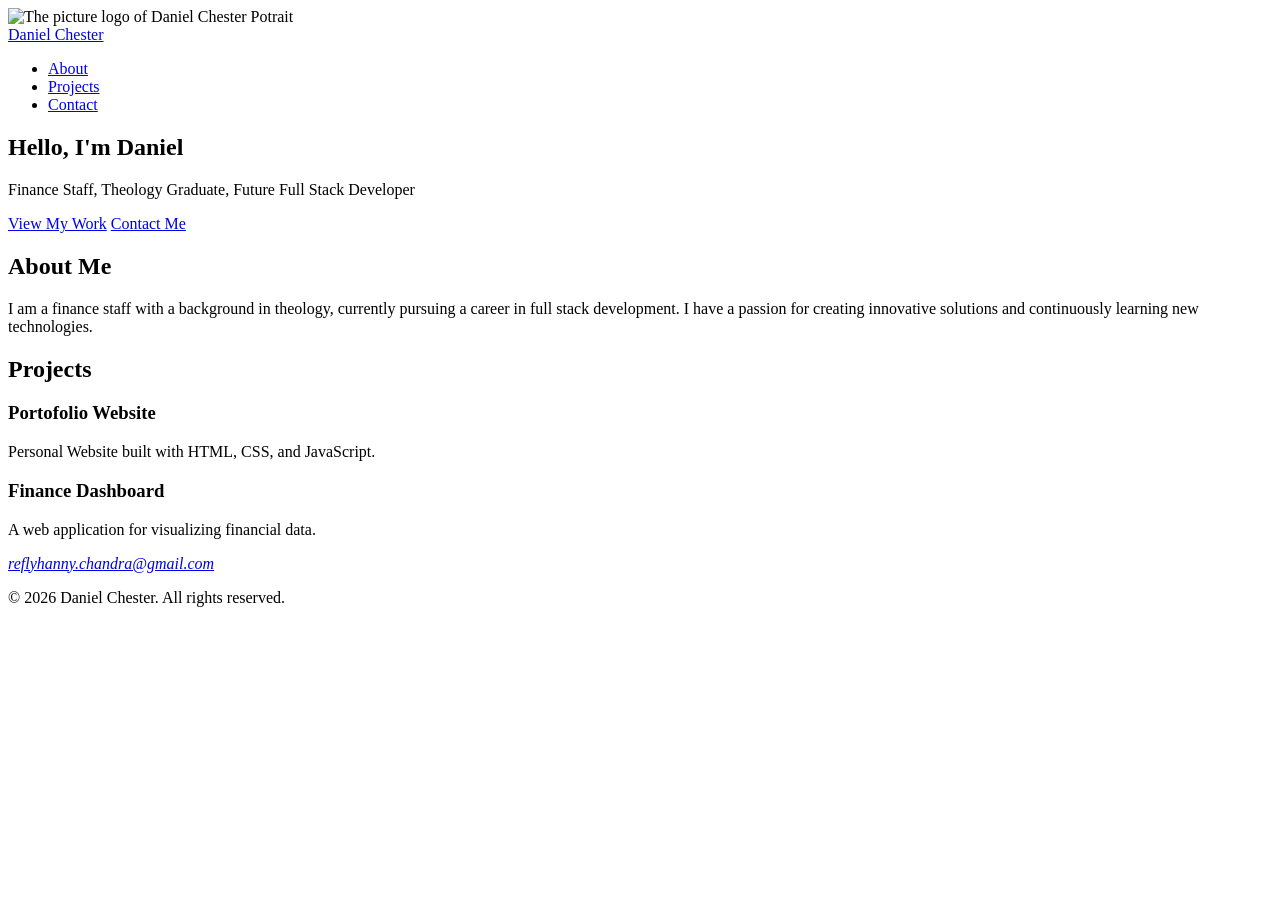
==== index.html @ e4bf52eb "Add files via upload" ====
﻿<!DOCTYPE html>

<html lang="en" xmlns="http://www.w3.org/1999/xhtml">
<head>
    <meta charset="utf-8" />
    <title>Daniel Chester</title>
    <meta name="description" content="Daniel Chester's personal portfolio website" />
    <meta name="viewport" content="width=device-width, initial-scale=1.0" />
</head>
<body>
    <header>
        <img src="" alt="The picture logo of Daniel Chester Potrait">
        <nav>
            <a href="/">Daniel Chester</a>
            <ul>
                <li>
                    <a href="#about">About</a>
                </li>
                <li>
                    <a href="#projects">Projects</a>
                </li>
                <li>
                    <a href="#contact">Contact</a>
                </li>
            </ul>
        </nav>
    </header>

    <main>
        <section id="hero">
            <h1>Hello, I'm Daniel</h1>
            <p>
                Finance Staff, Theology Graduate, Future Full Stack Developer
            </p>
        <a href="#projects">View My Work</a>
        <a href="#contact">Contact Me</a>
        </section>

        <section id="about">
            <h2>About Me</h2>
            <p>
                I am a finance staff with a background in theology, currently pursuing a career in full stack development. I have a passion for creating innovative solutions and continuously learning new technologies.
            </p>
        </section>

        <section id="projects">
            <h2>Projects</h2>
            <article class="project">
                <h3>Portofolio Website</h3>
                <p>Personal Website built with HTML, CSS, and JavaScript.</p>
            </article>
            <article class="project">
                <h3>Finance Dashboard</h3>
                <p>A web application for visualizing financial data.</p>
            </article>
        </section>

        <section id="contact">
            <address>
                <a href="mailto:reflyhanny.chandra@gmail.com">reflyhanny.chandra@gmail.com</a>
            </address>
        </section>
    </main>
    
    <footer>
        <p>&copy; <time datetime="2026">2026</time> Daniel Chester. All rights reserved.</p> 
    </footer>
</body>
</html>
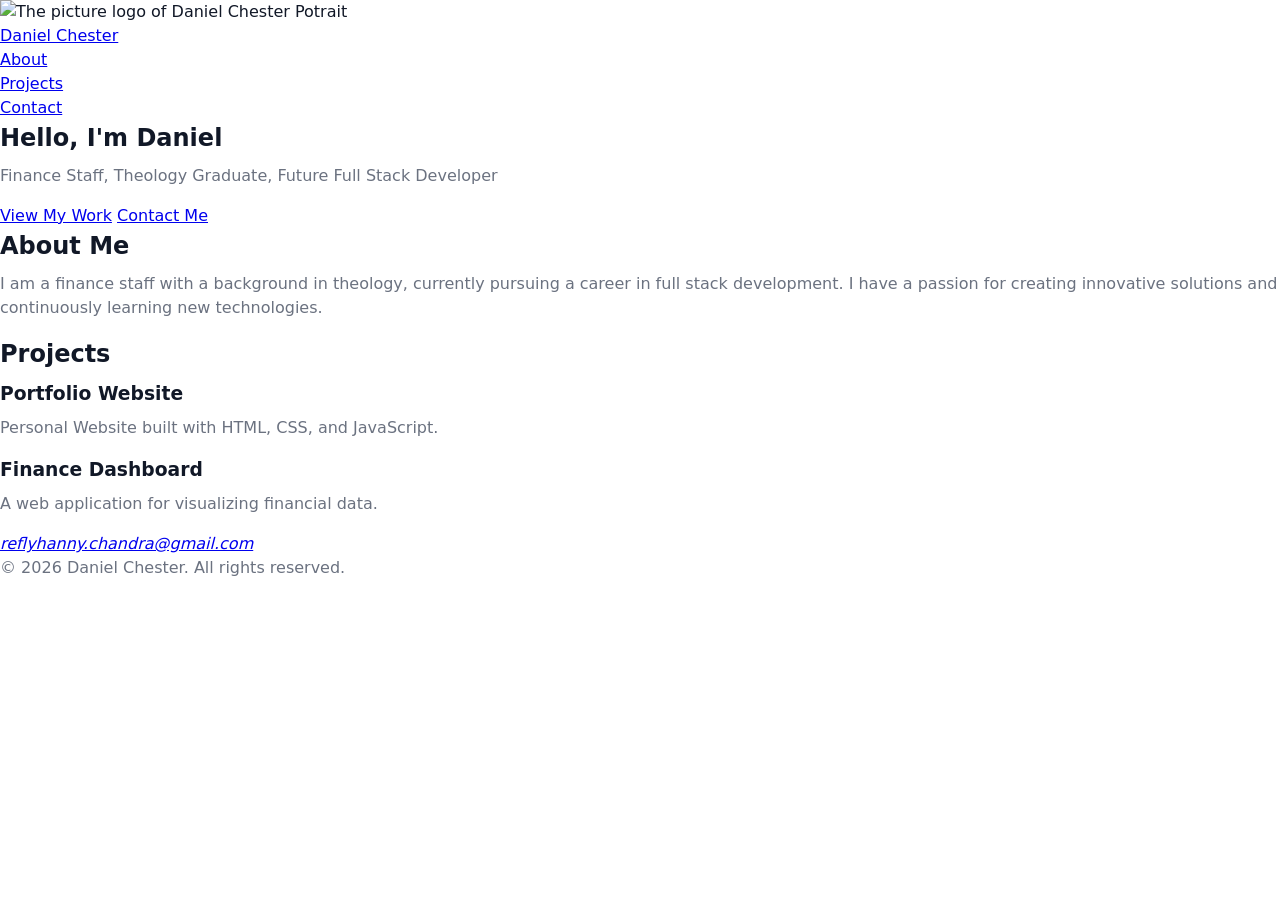
==== commit 8c611a0f: "Add files via upload" ====
--- a/index.html
+++ b/index.html
@@ -6,6 +6,7 @@
     <title>Daniel Chester</title>
     <meta name="description" content="Daniel Chester's personal portfolio website" />
     <meta name="viewport" content="width=device-width, initial-scale=1.0" />
+    <link rel="stylesheet" href="css/style.css">
 </head>
 <body>
     <header>
@@ -46,7 +47,7 @@
         <section id="projects">
             <h2>Projects</h2>
             <article class="project">
-                <h3>Portofolio Website</h3>
+                <h3>Portfolio Website</h3>
                 <p>Personal Website built with HTML, CSS, and JavaScript.</p>
             </article>
             <article class="project">
@@ -65,5 +66,6 @@
     <footer>
         <p>&copy; <time datetime="2026">2026</time> Daniel Chester. All rights reserved.</p> 
     </footer>
+    <script src="js/main.js"></script>
 </body>
 </html>
--- a/css/style.css
+++ b/css/style.css
@@ -0,0 +1,93 @@
+/* Basic CSS formatting */
+
+/* Reset / Box sizing */
+*, *::before, *::after {
+	box-sizing: border-box;
+	margin: 0;
+	padding: 0;
+}
+
+/* Root variables */
+:root {
+	--bg: #ffffff;
+	--fg: #111827;
+	--muted: #6b7280;
+	--primary: #2563eb;
+	--radius: 6px;
+	--gap: 1rem;
+	--max-width: 1200px;
+}
+
+html, body {
+	height: 100%;
+	background: var(--bg);
+	color: var(--fg);
+	font-family: system-ui, -apple-system, 'Segoe UI', Roboto, 'Helvetica Neue', Arial;
+	line-height: 1.5;
+	-webkit-font-smoothing: antialiased;
+}
+
+/* Container */
+.container {
+	width: 100%;
+	max-width: var(--max-width);
+	margin: 0 auto;
+	padding: calc(var(--gap) * 1.25);
+}
+
+/* Typography */
+h1, h2, h3, h4, h5, h6 {
+	color: var(--fg);
+	font-weight: 600;
+	margin-bottom: 0.5rem;
+}
+
+p { margin-bottom: 1rem; color: var(--muted); }
+
+/* Utility classes */
+.flex { display: flex; }
+.items-center { align-items: center; }
+.justify-between { justify-content: space-between; }
+.gap-sm { gap: 0.5rem; }
+.gap { gap: var(--gap); }
+
+/* Buttons */
+.btn {
+	display: inline-flex;
+	align-items: center;
+	gap: 0.5rem;
+	padding: 0.5rem 1rem;
+	border-radius: var(--radius);
+	border: none;
+	background: var(--primary);
+	color: #fff;
+	cursor: pointer;
+	transition: background 0.15s ease, transform 0.05s ease;
+}
+.btn:active { transform: translateY(1px); }
+.btn.secondary { background: #e5e7eb; color: var(--fg); }
+
+/* Forms */
+input, textarea, select {
+	width: 100%;
+	padding: 0.5rem;
+	border: 1px solid #e5e7eb;
+	border-radius: 6px;
+	background: #fff;
+	color: var(--fg);
+}
+
+/* Simple responsive image */
+img { max-width: 100%; height: auto; display: block; }
+
+/* Helpers */
+.sr-only {
+	position: absolute !important;
+	width: 1px; height: 1px; padding: 0; margin: -1px;
+	overflow: hidden; clip: rect(0,0,0,0); white-space: nowrap; border: 0;
+}
+
+/* Small default spacing */
+.mb-1 { margin-bottom: 0.5rem; }
+.mb-2 { margin-bottom: 1rem; }
+.mt-2 { margin-top: 1rem; }
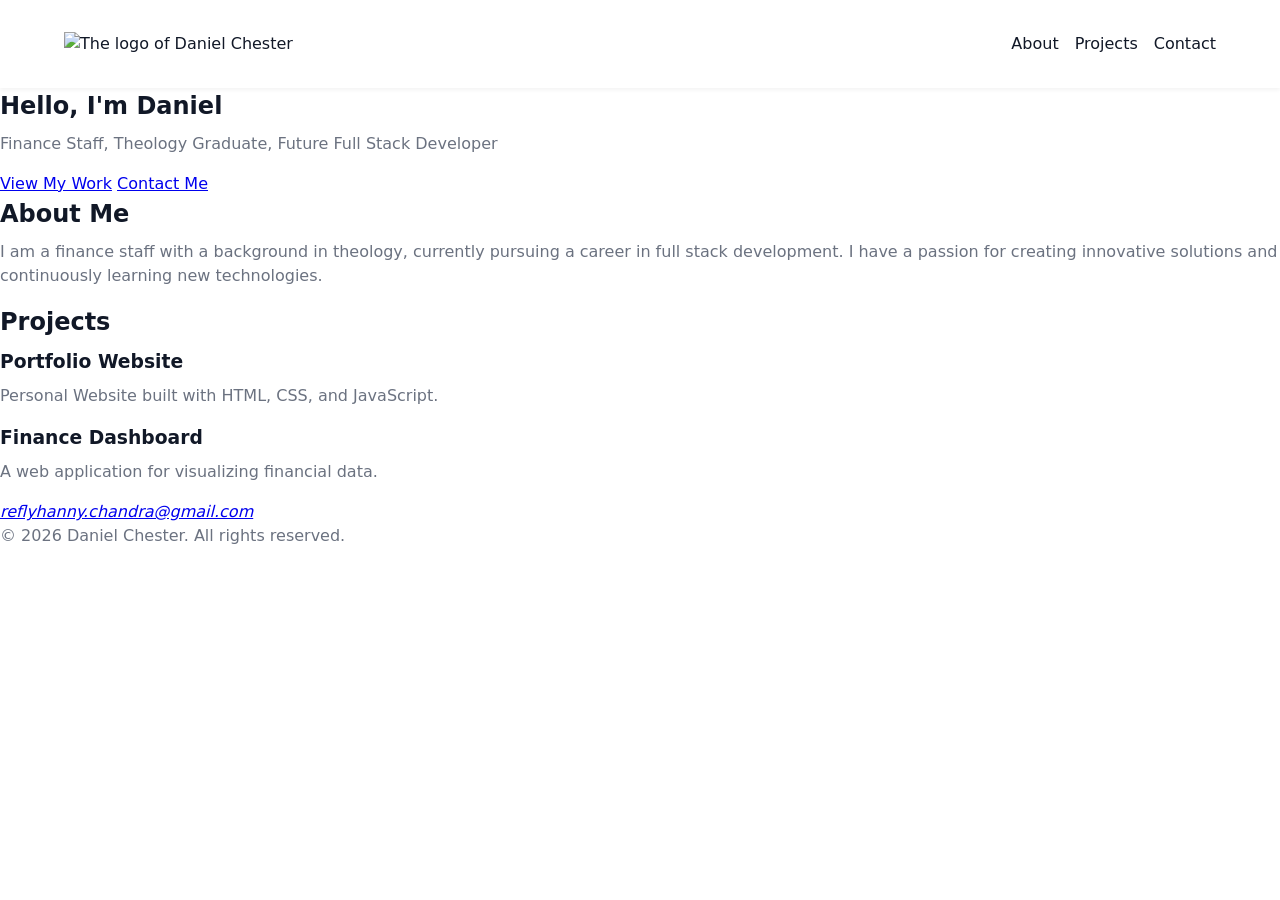
==== commit a5eabcb4: "New All Uploaded Major changes from the CSS files." ====
--- a/index.html
+++ b/index.html
@@ -10,9 +10,10 @@
 </head>
 <body>
     <header>
-        <img src="" alt="The picture logo of Daniel Chester Potrait">
         <nav>
-            <a href="/">Daniel Chester</a>
+            <div class="logo">
+                <a href="/"><img src="" alt="The logo of Daniel Chester"></a>
+            </div>
             <ul>
                 <li>
                     <a href="#about">About</a>
--- a/css/style.css
+++ b/css/style.css
@@ -25,6 +25,16 @@
 	font-family: system-ui, -apple-system, 'Segoe UI', Roboto, 'Helvetica Neue', Arial;
 	line-height: 1.5;
 	-webkit-font-smoothing: antialiased;
+}
+
+/* Header */
+header {
+	background: var(--bg);
+	padding: 1rem 2rem;
+	box-shadow: 0 2px 4px rgba(0, 0, 0, 0.05);
+	position: sticky;
+	top: 0;
+	z-index: 1000;
 }
 
 /* Container */
@@ -77,6 +87,30 @@
 	color: var(--fg);
 }
 
+/* Navigation Style */
+nav {
+	display: flex;
+	justify-content: space-between;
+	align-items: center;
+	padding: 1rem 2rem;
+}
+
+nav ul {
+	list-style: none;
+	display: flex;
+	gap: 1rem;
+}
+
+nav a {
+	text-decoration: none;
+	color: var(--fg);
+	transition: color 0.2s ease;
+}
+
+nav a:hover {
+	color: var(--primary);
+}
+
 /* Simple responsive image */
 img { max-width: 100%; height: auto; display: block; }
 
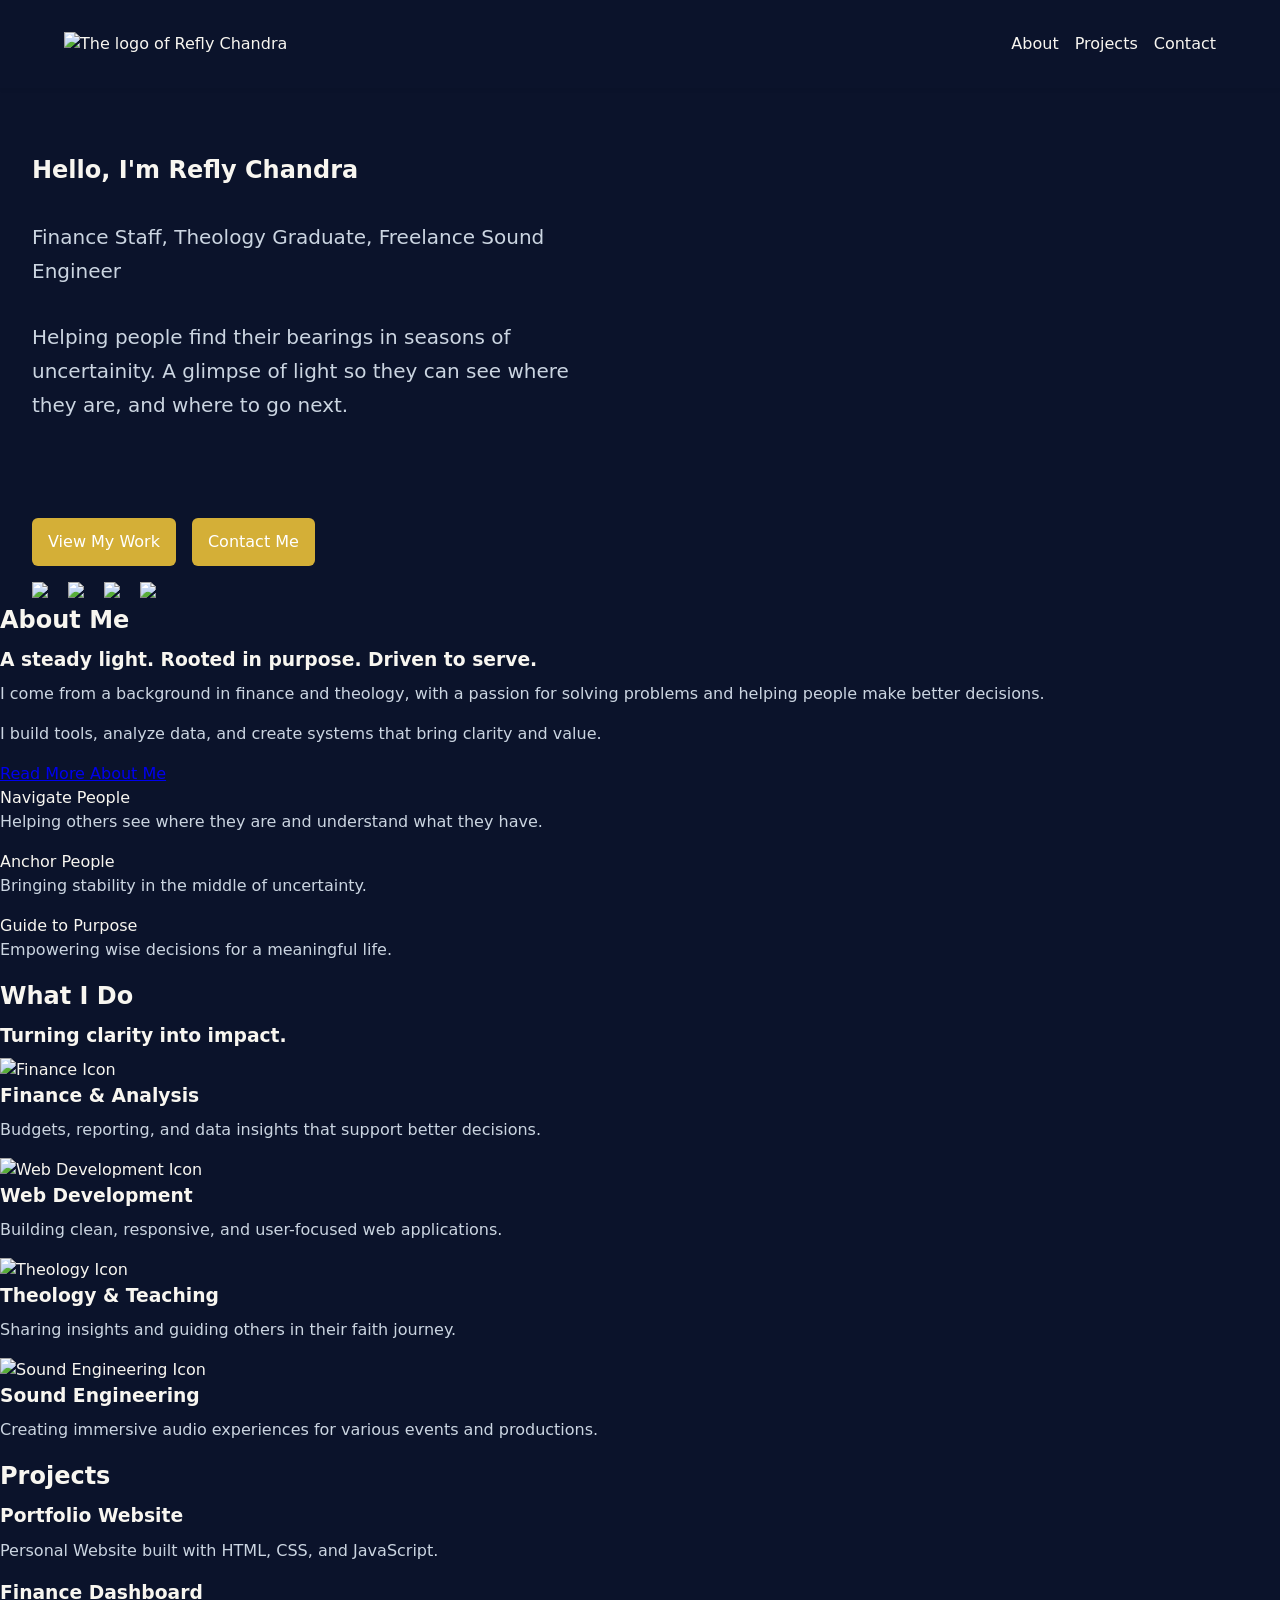
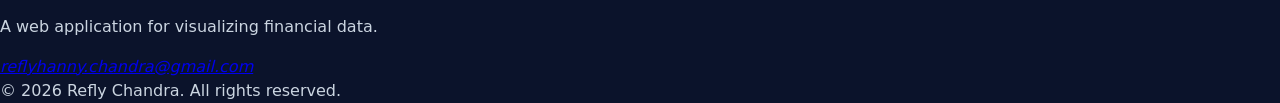
==== commit d61fabc2: "Updated HTML" ====
--- a/index.html
+++ b/index.html
@@ -3,8 +3,8 @@
 <html lang="en" xmlns="http://www.w3.org/1999/xhtml">
 <head>
     <meta charset="utf-8" />
-    <title>Daniel Chester</title>
-    <meta name="description" content="Daniel Chester's personal portfolio website" />
+    <title>Refly Chandra | Personal Homepage</title>
+    <meta name="description" content="Refly Chandra's personal portfolio website" />
     <meta name="viewport" content="width=device-width, initial-scale=1.0" />
     <link rel="stylesheet" href="css/style.css">
 </head>
@@ -12,7 +12,7 @@
     <header>
         <nav>
             <div class="logo">
-                <a href="/"><img src="" alt="The logo of Daniel Chester"></a>
+                <a href="/"><img src="assets/icons/logo.webp" alt="The logo of Refly Chandra"></a>
             </div>
             <ul>
                 <li>
@@ -30,21 +30,84 @@
 
     <main>
         <section id="hero">
-            <h1>Hello, I'm Daniel</h1>
-            <p>
-                Finance Staff, Theology Graduate, Future Full Stack Developer
-            </p>
-        <a href="#projects">View My Work</a>
-        <a href="#contact">Contact Me</a>
+            <h1>Hello, I'm Refly Chandra</h1>
+            <p class="hero-bullet">Finance Staff, Theology Graduate, Freelance Sound Engineer</p>
+            <p class="hero-description">Helping people find their bearings in seasons of uncertainity. A glimpse of light so they can see where they are, and where to go next.</p>
+        </section>
+        <section id="hero-links">
+            <a href="#projects" class="btn-hero-link">View My Work</a>
+            <a href="#contact" >Contact Me</a>
+        </section>
+        <section id="hero-social">
+            <a href="https://github.com/reflychandra" target="_blank" rel="noopener noreferrer">
+                <img src="assets/icons/github_logo.webp" alt="GitHub logo" />
+            </a>
+            <a href="https://linkedin.com/in/reflychandra" target="_blank" rel="noopener noreferrer">
+                <img src="assets/icons/linkedin_logo.webp" alt="LinkedIn logo" />
+            </a>
+            <a href="https://instagram.com/reflychandra" target="_blank" rel="noopener noreferrer">
+                <img src="assets/icons/ig_logo.webp" alt="Instagram logo" />
+            </a>
+            <a href="mailto:reflyhanny.chandra@gmail.com">
+                <img src="assets/icons/mail_logo.webp" alt="Email Logo" />
+            </a>
         </section>
 
         <section id="about">
             <h2>About Me</h2>
-            <p>
-                I am a finance staff with a background in theology, currently pursuing a career in full stack development. I have a passion for creating innovative solutions and continuously learning new technologies.
-            </p>
+            <h3>A steady light. Rooted in purpose. Driven to serve.</h3>
+            <p>I come from a background in finance and theology, with a passion for solving problems and helping people make better decisions.</p>
+            <p>I build tools, analyze data, and create systems that bring clarity and value.</p>
+            <a href="https://reflychandra.github.io/resume/" rel="noopener noreferrer">Read More About Me</a>
+            
+            <section id="about-characteristics">
+                <ul>
+                    <li>Navigate People</li>
+                    <p>Helping others see where they are and understand what they have.</p>
+                    <li>Anchor People</li>
+                    <p>Bringing stability in the middle of uncertainty.</p>
+                    <li>Guide to Purpose</li>
+                    <p>Empowering wise decisions for a meaningful life.</p>
+                </ul>
+            </section>
+
         </section>
 
+        <section id="experience">
+            <h2>What I Do</h2>
+            <h3>Turning clarity into impact.</h3>
+            <ul>
+                <li>
+                    <img src="assets/icons/finance_icon.webp" alt="Finance Icon" />
+                    <div>
+                        <h3>Finance & Analysis</h3>
+                        <p>Budgets, reporting, and data insights that support better decisions.</p>
+                    </div>
+                </li>
+                <li>
+                    <img src="assets/icons/webdev_icon.webp" alt="Web Development Icon" />
+                    <div>
+                        <h3>Web Development</h3>
+                        <p>Building clean, responsive, and user-focused web applications.</p>
+                    </div>
+                </li>
+                <li>
+                    <img src="assets/icons/theology_icon.webp" alt="Theology Icon" />
+                    <div>
+                        <h3>Theology & Teaching</h3>
+                        <p>Sharing insights and guiding others in their faith journey.</p>
+                    </div>
+                </li>
+                <li>
+                    <img src="assets/icons/sound_icon.webp" alt="Sound Engineering Icon" />
+                    <div>
+                        <h3>Sound Engineering</h3>
+                        <p>Creating immersive audio experiences for various events and productions.</p>
+                    </div>
+                </li>
+            </ul>
+        </section>
+        
         <section id="projects">
             <h2>Projects</h2>
             <article class="project">
@@ -65,7 +128,7 @@
     </main>
     
     <footer>
-        <p>&copy; <time datetime="2026">2026</time> Daniel Chester. All rights reserved.</p> 
+        <p>&copy; <time datetime="2026">2026</time> Refly Chandra. All rights reserved.</p> 
     </footer>
     <script src="js/main.js"></script>
 </body>
--- a/css/style.css
+++ b/css/style.css
@@ -9,10 +9,18 @@
 
 /* Root variables */
 :root {
-	--bg: #ffffff;
-	--fg: #111827;
-	--muted: #6b7280;
-	--primary: #2563eb;
+	--primary-color-one: #0b132b;
+	--primary-color-two: #1f2937;
+	--primary-color-three: #d4af37;
+	--neutral-color-one: #2e3440;
+	--neutral-color-two: #475669;
+	--neutral-color-three: #cbd5e1;
+	--neutral-color-four: #f8f6f0;
+	--paragraph-color: #cbd5e1;
+	--accent-color-one: #b8860b;
+	--accent-color-success: #22c55e;
+	--accent-color-error: #ef4444;
+	--accent-color-info: #3b82f6;
 	--radius: 6px;
 	--gap: 1rem;
 	--max-width: 1200px;
@@ -20,8 +28,8 @@
 
 html, body {
 	height: 100%;
-	background: var(--bg);
-	color: var(--fg);
+	background: var(--primary-color-one);
+	color: var(--neutral-color-four);
 	font-family: system-ui, -apple-system, 'Segoe UI', Roboto, 'Helvetica Neue', Arial;
 	line-height: 1.5;
 	-webkit-font-smoothing: antialiased;
@@ -29,7 +37,7 @@
 
 /* Header */
 header {
-	background: var(--bg);
+	background: var(--primary-color-one);
 	padding: 1rem 2rem;
 	box-shadow: 0 2px 4px rgba(0, 0, 0, 0.05);
 	position: sticky;
@@ -47,12 +55,12 @@
 
 /* Typography */
 h1, h2, h3, h4, h5, h6 {
-	color: var(--fg);
+	color: var(--neutral-color-four);
 	font-weight: 600;
 	margin-bottom: 0.5rem;
 }
 
-p { margin-bottom: 1rem; color: var(--muted); }
+p { margin-bottom: 1rem; color: var(--paragraph-color); }
 
 /* Utility classes */
 .flex { display: flex; }
@@ -78,7 +86,7 @@
 .btn.secondary { background: #e5e7eb; color: var(--fg); }
 
 /* Forms */
-input, textarea, select {
+/*input, textarea, select {
 	width: 100%;
 	padding: 0.5rem;
 	border: 1px solid #e5e7eb;
@@ -86,29 +94,77 @@
 	background: #fff;
 	color: var(--fg);
 }
-
+*/
 /* Navigation Style */
 nav {
 	display: flex;
 	justify-content: space-between;
 	align-items: center;
 	padding: 1rem 2rem;
+	background: var(--primary-color-one);
 }
 
 nav ul {
 	list-style: none;
 	display: flex;
+	flex-direction: row;
 	gap: 1rem;
 }
 
 nav a {
 	text-decoration: none;
-	color: var(--fg);
+	color: var(--neutral-color-four);
 	transition: color 0.2s ease;
 }
 
 nav a:hover {
-	color: var(--primary);
+	color: var(--primary-color-three);
+}
+
+#hero {
+	text-align: left;
+	padding: 4rem 2rem;
+	background: var(--primary-color-one);
+	color: #f8f6f0;
+}
+
+#hero p {
+	font-size: 1.25rem;
+	margin-top: 2rem;
+	color: var(--paragraph-color);
+	max-width: 34rem;	
+	line-height: 1.7;
+}
+
+#hero-social {
+	display: flex;
+	justify-content: left;
+	margin-left: 2rem;
+	gap: 1rem;
+	align-items: center;
+}
+
+#hero-social img {
+	width: 20px;
+	height: 20px;
+	object-fit: contain;
+}
+
+#hero-links {
+	margin: 1rem 2rem;
+	display: flex;
+	justify-content: left;
+	gap: 1rem;
+	background: var(--primary-color-one);
+}
+
+#hero-links a {
+	text-decoration: none;
+	padding: 0.75rem 1rem;
+	border-radius: var(--radius);
+	background: var(--primary-color-three);
+	color: #fff;
+	transition: background 0.2s ease;
 }
 
 /* Simple responsive image */
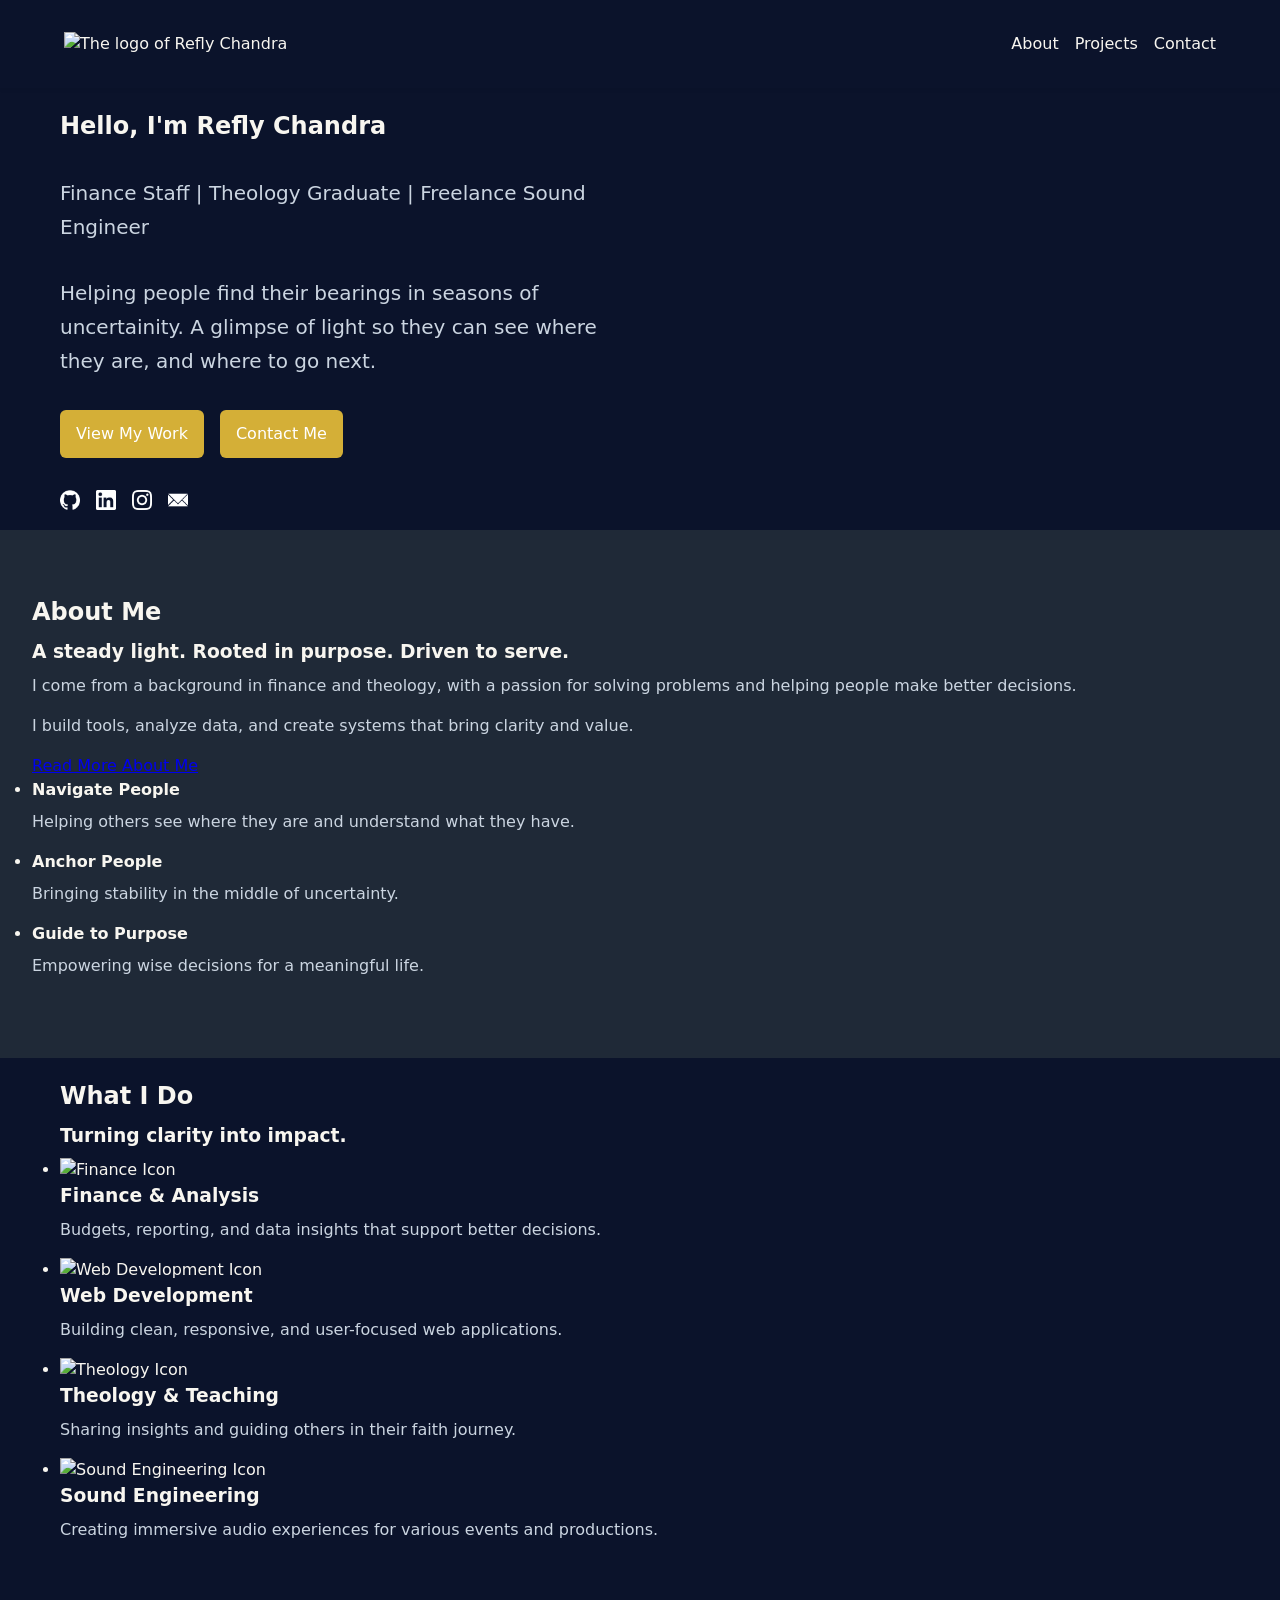
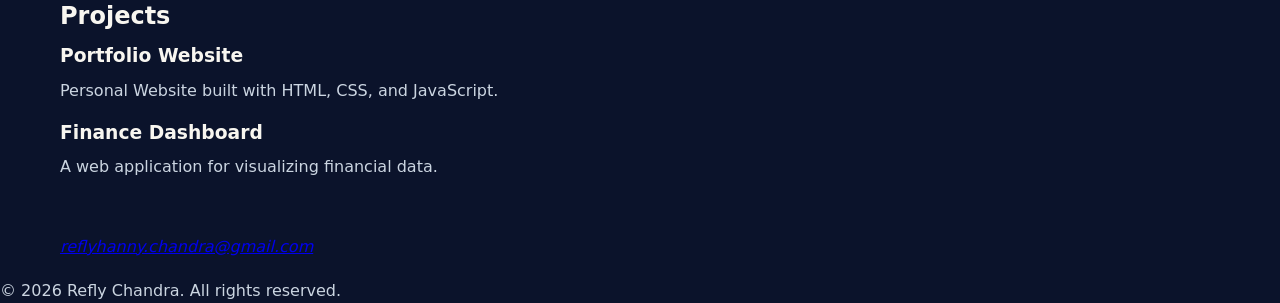
==== commit 22d7a462: "Add files via upload" ====
--- a/index.html
+++ b/index.html
@@ -29,28 +29,31 @@
     </header>
 
     <main>
-        <section id="hero">
+        <section id="hero" class="container">
             <h1>Hello, I'm Refly Chandra</h1>
-            <p class="hero-bullet">Finance Staff, Theology Graduate, Freelance Sound Engineer</p>
+            <p class="hero-bullet">Finance Staff | Theology Graduate | Freelance Sound Engineer</p>
             <p class="hero-description">Helping people find their bearings in seasons of uncertainity. A glimpse of light so they can see where they are, and where to go next.</p>
-        </section>
-        <section id="hero-links">
-            <a href="#projects" class="btn-hero-link">View My Work</a>
-            <a href="#contact" >Contact Me</a>
-        </section>
-        <section id="hero-social">
-            <a href="https://github.com/reflychandra" target="_blank" rel="noopener noreferrer">
-                <img src="assets/icons/github_logo.webp" alt="GitHub logo" />
-            </a>
-            <a href="https://linkedin.com/in/reflychandra" target="_blank" rel="noopener noreferrer">
-                <img src="assets/icons/linkedin_logo.webp" alt="LinkedIn logo" />
-            </a>
-            <a href="https://instagram.com/reflychandra" target="_blank" rel="noopener noreferrer">
-                <img src="assets/icons/ig_logo.webp" alt="Instagram logo" />
-            </a>
-            <a href="mailto:reflyhanny.chandra@gmail.com">
-                <img src="assets/icons/mail_logo.webp" alt="Email Logo" />
-            </a>
+            
+            <section class="hero-links">
+                <a href="#projects" class="btn-hero-link">View My Work</a>
+                <a href="#contact" class="btn-hero-link">Contact Me</a>
+            </section>
+        
+            <section class="hero-social">
+                <a href="https://github.com/reflychandra" target="_blank" rel="noopener noreferrer">
+                    <img src="assets/icons/github_logo.webp" alt="GitHub logo" />
+                </a>
+                <a href="https://linkedin.com/in/reflychandra" target="_blank" rel="noopener noreferrer">
+                    <img src="assets/icons/linkedin_logo.webp" alt="LinkedIn logo" />
+                </a>
+                <a href="https://instagram.com/reflychandra" target="_blank" rel="noopener noreferrer">
+                    <img src="assets/icons/ig_logo.webp" alt="Instagram logo" />
+                </a>
+                <a href="mailto:reflyhanny.chandra@gmail.com">
+                    <img src="assets/icons/mail_logo.webp" alt="Email Logo" />
+                </a>
+            </section>
+
         </section>
 
         <section id="about">
@@ -59,21 +62,26 @@
             <p>I come from a background in finance and theology, with a passion for solving problems and helping people make better decisions.</p>
             <p>I build tools, analyze data, and create systems that bring clarity and value.</p>
             <a href="https://reflychandra.github.io/resume/" rel="noopener noreferrer">Read More About Me</a>
-            
             <section id="about-characteristics">
                 <ul>
-                    <li>Navigate People</li>
-                    <p>Helping others see where they are and understand what they have.</p>
-                    <li>Anchor People</li>
-                    <p>Bringing stability in the middle of uncertainty.</p>
-                    <li>Guide to Purpose</li>
-                    <p>Empowering wise decisions for a meaningful life.</p>
+                    <li>
+                        <h4>Navigate People</h4>
+                        <p>Helping others see where they are and understand what they have.</p>
+                    </li>
+                    <li>
+                        <h4>Anchor People</h4>
+                        <p>Bringing stability in the middle of uncertainty.</p>
+                    </li>
+                    <li>
+                        <h4>Guide to Purpose</h4>
+                        <p>Empowering wise decisions for a meaningful life.</p>
+                    </li>
                 </ul>
             </section>
 
         </section>
 
-        <section id="experience">
+        <section id="experience" class="container">
             <h2>What I Do</h2>
             <h3>Turning clarity into impact.</h3>
             <ul>
@@ -108,7 +116,7 @@
             </ul>
         </section>
         
-        <section id="projects">
+        <section id="projects" class="container">
             <h2>Projects</h2>
             <article class="project">
                 <h3>Portfolio Website</h3>
@@ -120,7 +128,7 @@
             </article>
         </section>
 
-        <section id="contact">
+        <section id="contact" class="container">
             <address>
                 <a href="mailto:reflyhanny.chandra@gmail.com">reflyhanny.chandra@gmail.com</a>
             </address>
--- a/css/style.css
+++ b/css/style.css
@@ -123,7 +123,6 @@
 
 #hero {
 	text-align: left;
-	padding: 4rem 2rem;
 	background: var(--primary-color-one);
 	color: #f8f6f0;
 }
@@ -136,35 +135,42 @@
 	line-height: 1.7;
 }
 
-#hero-social {
+.hero-social {
 	display: flex;
 	justify-content: left;
-	margin-left: 2rem;
+	flex-wrap: wrap;
 	gap: 1rem;
 	align-items: center;
 }
 
-#hero-social img {
+.hero-social img {
 	width: 20px;
 	height: 20px;
 	object-fit: contain;
 }
 
-#hero-links {
-	margin: 1rem 2rem;
+.hero-links {
 	display: flex;
 	justify-content: left;
+	flex-wrap: wrap;
 	gap: 1rem;
+	margin: 2rem 0;
 	background: var(--primary-color-one);
 }
 
-#hero-links a {
+.hero-links a {
 	text-decoration: none;
 	padding: 0.75rem 1rem;
 	border-radius: var(--radius);
 	background: var(--primary-color-three);
 	color: #fff;
 	transition: background 0.2s ease;
+}
+
+#about {
+	padding: 4rem 2rem;
+	background: var(--primary-color-two);
+	color: #f8f6f0;
 }
 
 /* Simple responsive image */
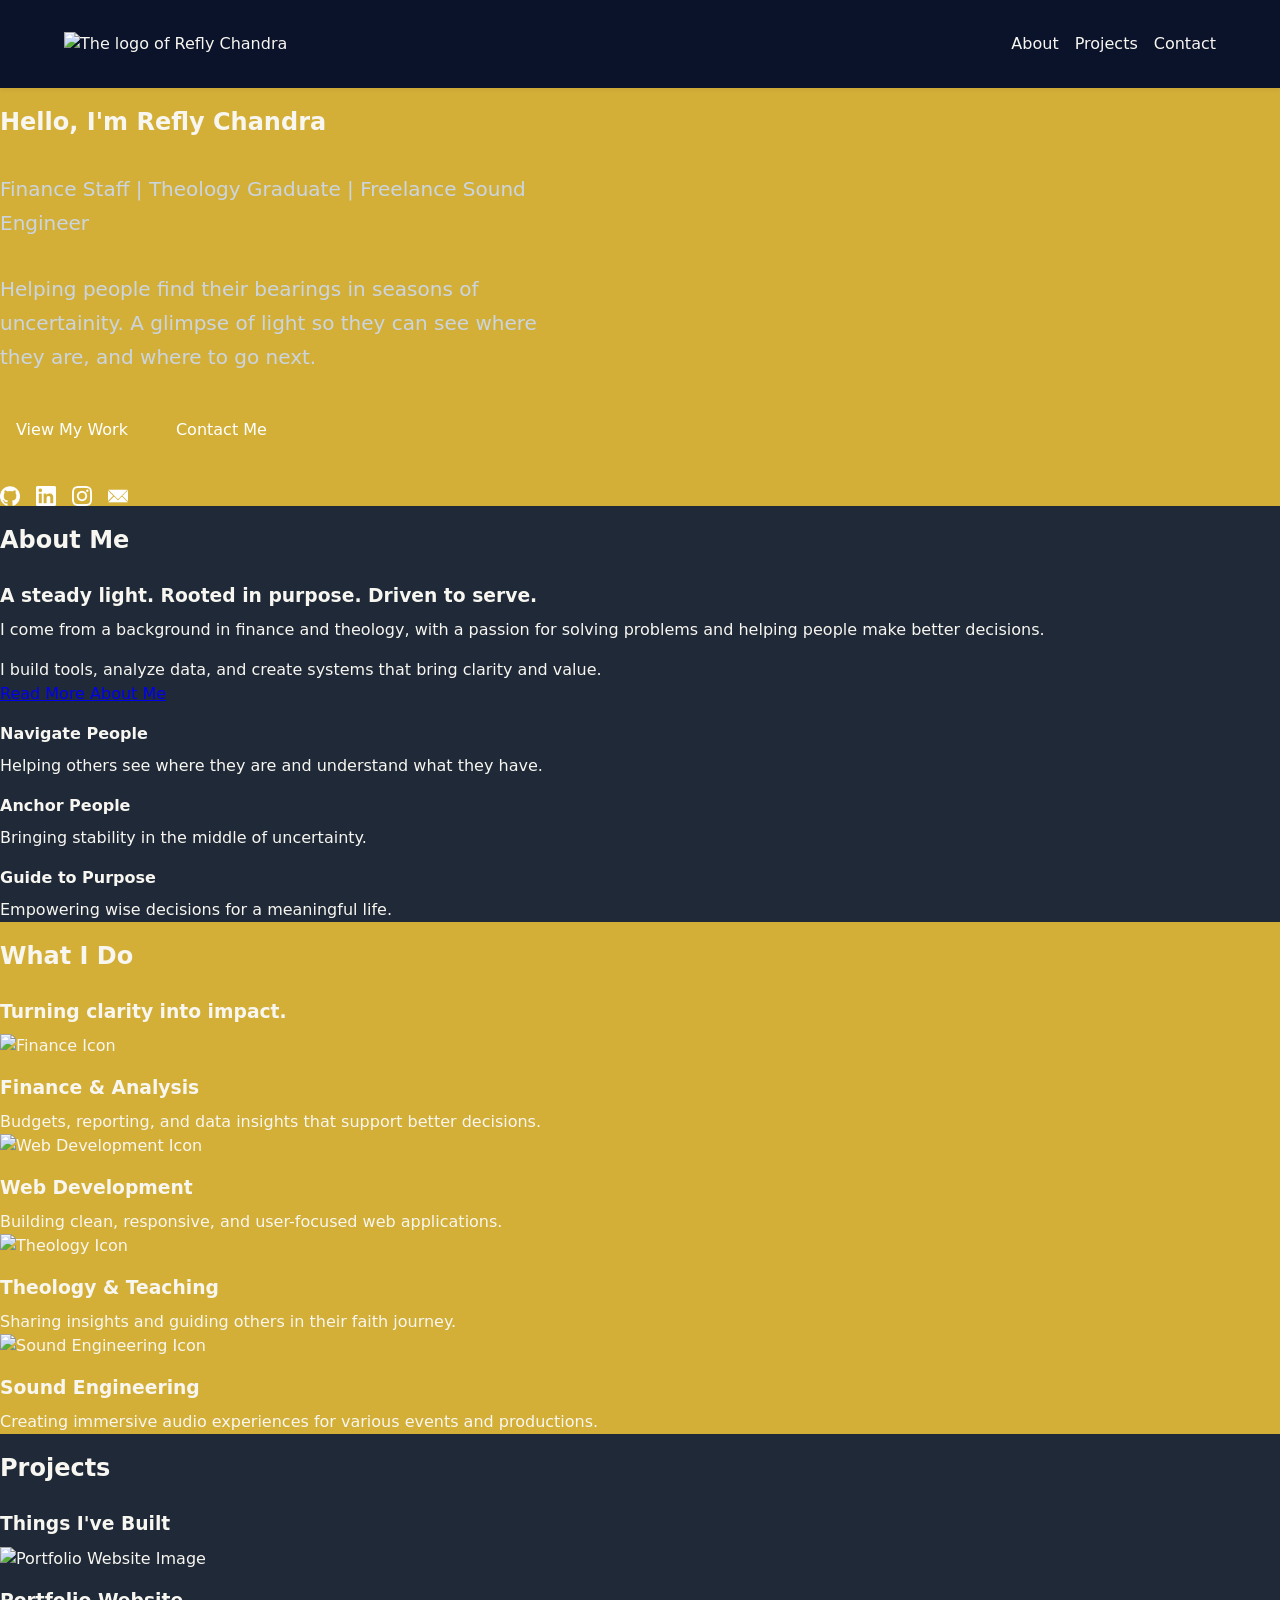
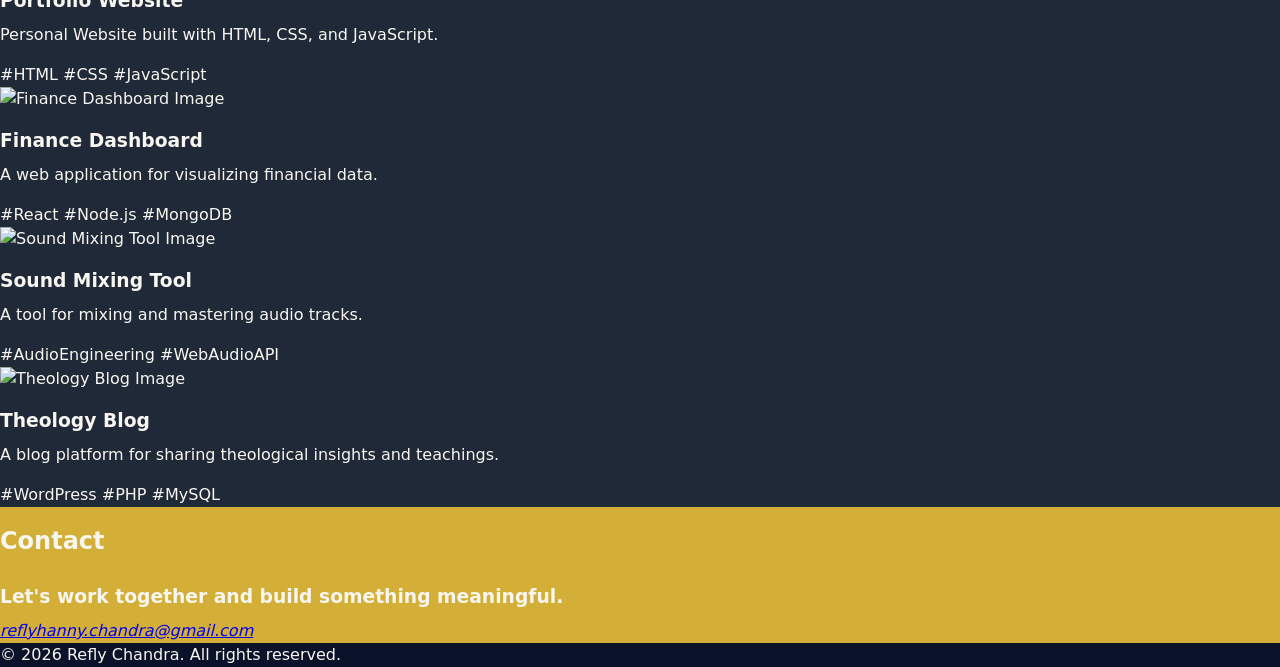
==== commit bbaf6d1c: "New design on html and css" ====
--- a/index.html
+++ b/index.html
@@ -29,7 +29,7 @@
     </header>
 
     <main>
-        <section id="hero" class="container">
+        <section id="hero">
             <h1>Hello, I'm Refly Chandra</h1>
             <p class="hero-bullet">Finance Staff | Theology Graduate | Freelance Sound Engineer</p>
             <p class="hero-description">Helping people find their bearings in seasons of uncertainity. A glimpse of light so they can see where they are, and where to go next.</p>
@@ -62,7 +62,7 @@
             <p>I come from a background in finance and theology, with a passion for solving problems and helping people make better decisions.</p>
             <p>I build tools, analyze data, and create systems that bring clarity and value.</p>
             <a href="https://reflychandra.github.io/resume/" rel="noopener noreferrer">Read More About Me</a>
-            <section id="about-characteristics">
+            <section class="about-characteristics">
                 <ul>
                     <li>
                         <h4>Navigate People</h4>
@@ -81,7 +81,7 @@
 
         </section>
 
-        <section id="experience" class="container">
+        <section id="experience">
             <h2>What I Do</h2>
             <h3>Turning clarity into impact.</h3>
             <ul>
@@ -116,19 +116,43 @@
             </ul>
         </section>
         
-        <section id="projects" class="container">
+        <section id="projects">
             <h2>Projects</h2>
+            <h3>Things I've Built</h3>
+            
             <article class="project">
+                <img src="assets/icons/portfolio_website.png" alt="Portfolio Website Image" />
                 <h3>Portfolio Website</h3>
                 <p>Personal Website built with HTML, CSS, and JavaScript.</p>
+                <p class="hashtag">#HTML #CSS #JavaScript</p>
             </article>
+
             <article class="project">
+                <img src="assets/icons/finance_dashboard.png" alt="Finance Dashboard Image" />
                 <h3>Finance Dashboard</h3>
                 <p>A web application for visualizing financial data.</p>
+                <p class="hashtag">#React #Node.js #MongoDB</p>
             </article>
+
+            <article class="project">
+                <img src="assets/icons/sound_mixing_tool.png" alt="Sound Mixing Tool Image" />  
+                <h3>Sound Mixing Tool</h3>
+                <p>A tool for mixing and mastering audio tracks.</p>
+                <p class="hashtag">#AudioEngineering #WebAudioAPI</p>
+            </article>
+
+            <article class="project">
+                <img src="assets/icons/theology_blog.png" alt="Theology Blog Image" />
+                <h3>Theology Blog</h3>
+                <p>A blog platform for sharing theological insights and teachings.</p>
+                <p class="hashtag">#WordPress #PHP #MySQL</p>
+            </article>
+
         </section>
 
-        <section id="contact" class="container">
+        <section id="contact">
+            <h2>Contact</h2>
+            <h3>Let's work together and build something meaningful.</h3>
             <address>
                 <a href="mailto:reflyhanny.chandra@gmail.com">reflyhanny.chandra@gmail.com</a>
             </address>
--- a/css/style.css
+++ b/css/style.css
@@ -45,22 +45,25 @@
 	z-index: 1000;
 }
 
-/* Container */
+/* Container
 .container {
 	width: 100%;
 	max-width: var(--max-width);
 	margin: 0 auto;
 	padding: calc(var(--gap) * 1.25);
-}
+}*/
 
 /* Typography */
 h1, h2, h3, h4, h5, h6 {
 	color: var(--neutral-color-four);
 	font-weight: 600;
 	margin-bottom: 0.5rem;
-}
-
-p { margin-bottom: 1rem; color: var(--paragraph-color); }
+	padding-top: 1rem;
+}
+
+p + p {
+  margin-top: 1rem;
+}
 
 /* Utility classes */
 .flex { display: flex; }
@@ -123,7 +126,7 @@
 
 #hero {
 	text-align: left;
-	background: var(--primary-color-one);
+	background: var(--primary-color-three);
 	color: #f8f6f0;
 }
 
@@ -155,7 +158,6 @@
 	flex-wrap: wrap;
 	gap: 1rem;
 	margin: 2rem 0;
-	background: var(--primary-color-one);
 }
 
 .hero-links a {
@@ -168,8 +170,22 @@
 }
 
 #about {
-	padding: 4rem 2rem;
 	background: var(--primary-color-two);
+	color: #f8f6f0;
+}
+
+#experience {
+	background: var(--primary-color-three);
+	color: #f8f6f0;
+}
+
+#projects {
+	background: var(--primary-color-two);
+	color: #f8f6f0;
+}
+
+#contact {
+	background: var(--primary-color-three);
 	color: #f8f6f0;
 }
 
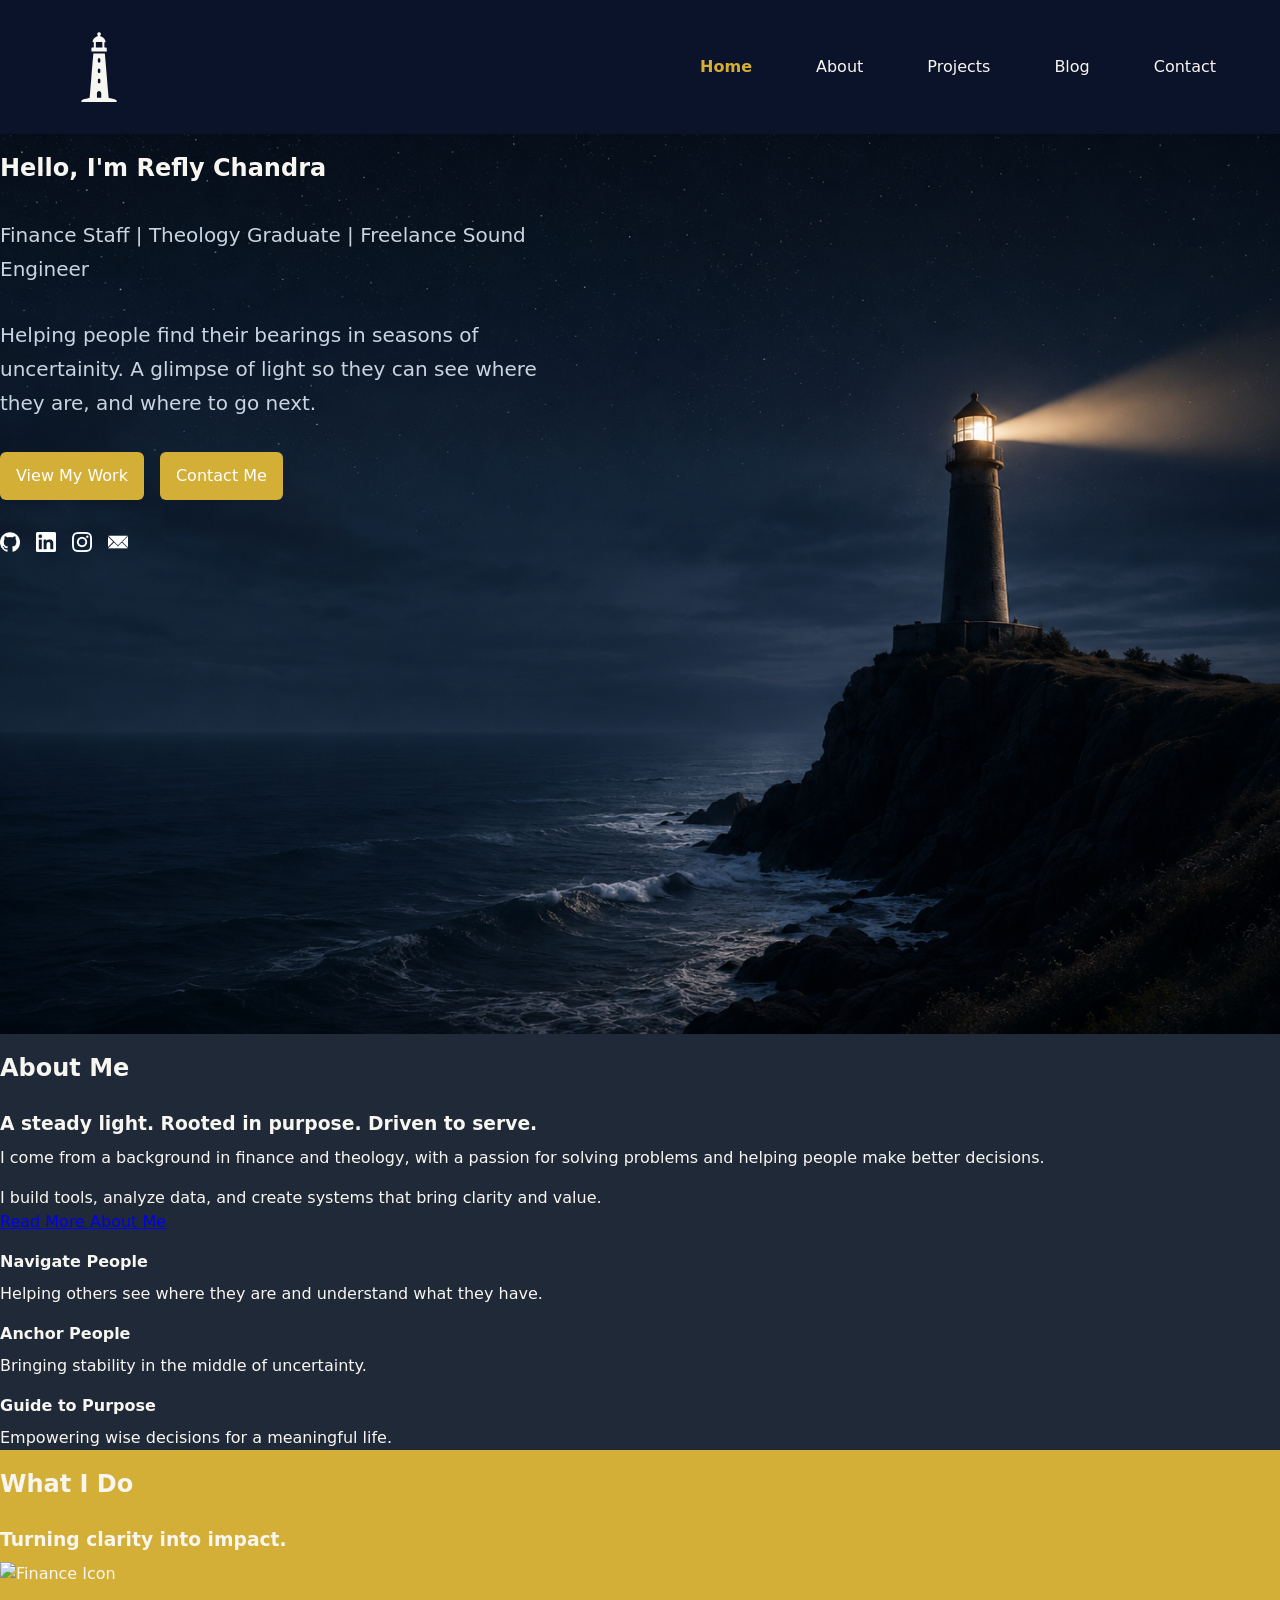
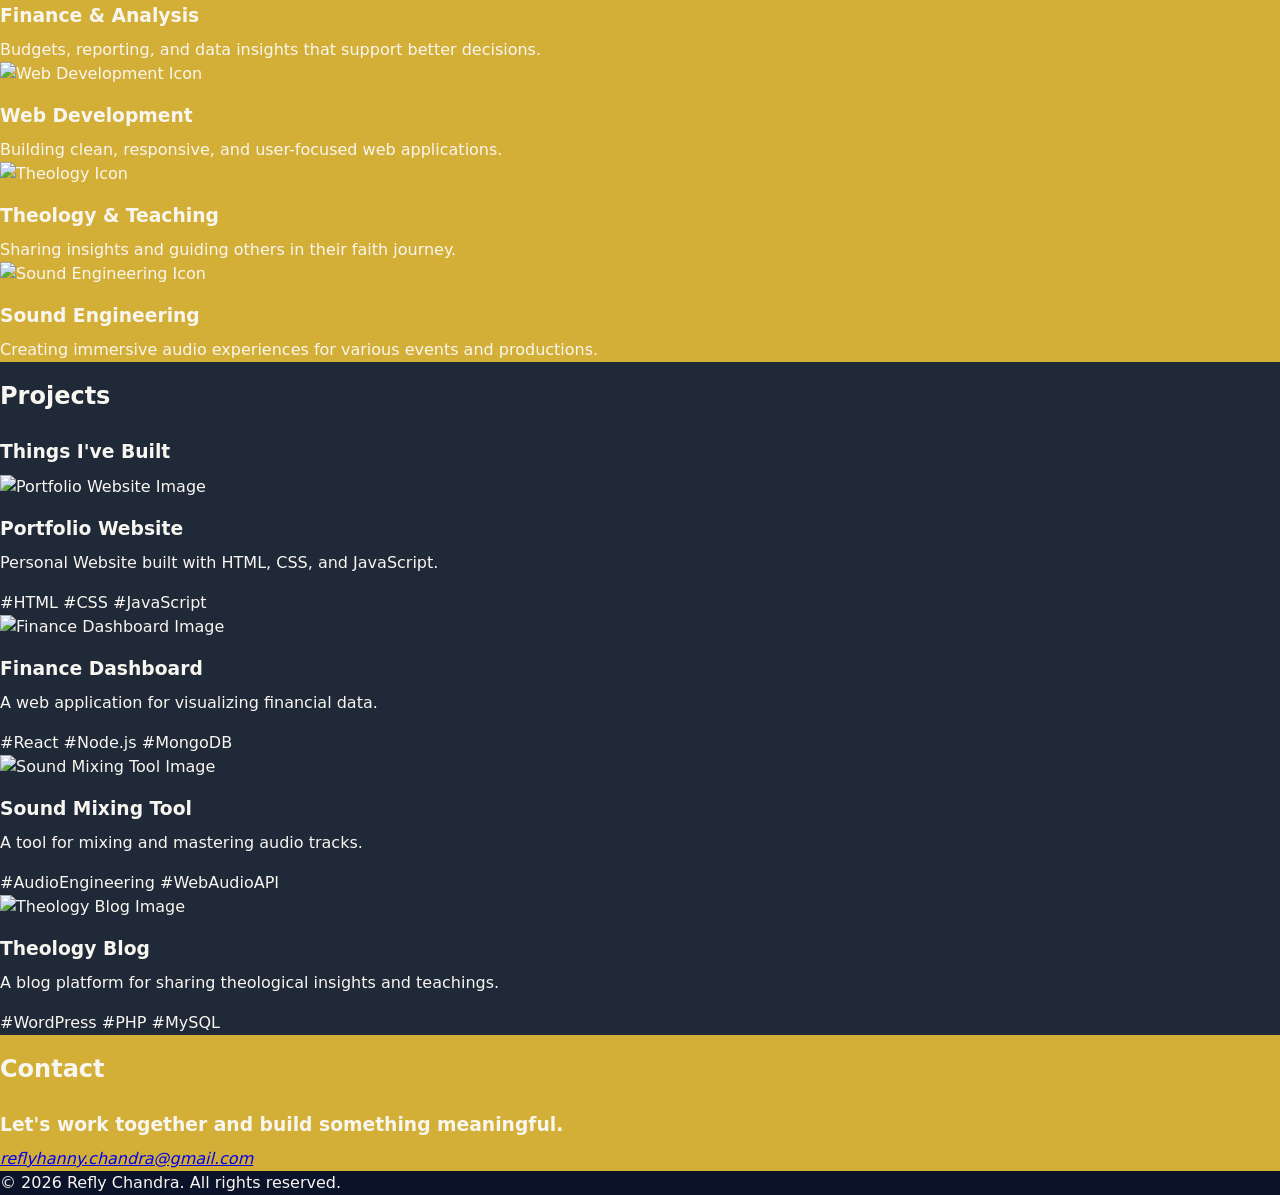
==== commit e9a7e5ba: "New Major update" ====
--- a/index.html
+++ b/index.html
@@ -12,17 +12,23 @@
     <header>
         <nav>
             <div class="logo">
-                <a href="/"><img src="assets/icons/logo.webp" alt="The logo of Refly Chandra"></a>
+                <a href="/"><img src="assets/icons/logo_3.svg" alt="The logo of Refly Chandra"></a>
             </div>
             <ul>
                 <li>
-                    <a href="#about">About</a>
+                    <a href="#hero" class="active">Home</a>
                 </li>
                 <li>
-                    <a href="#projects">Projects</a>
+                    <a href="/pages/about.html">About</a>
                 </li>
                 <li>
-                    <a href="#contact">Contact</a>
+                    <a href="/pages/projects.html">Projects</a>
+                </li>
+                <li>
+                    <a href="/pages/blog.html">Blog</a>
+                </li>
+                <li>
+                    <a href="/pages/contact.html">Contact</a>
                 </li>
             </ul>
         </nav>
@@ -35,8 +41,8 @@
             <p class="hero-description">Helping people find their bearings in seasons of uncertainity. A glimpse of light so they can see where they are, and where to go next.</p>
             
             <section class="hero-links">
-                <a href="#projects" class="btn-hero-link">View My Work</a>
-                <a href="#contact" class="btn-hero-link">Contact Me</a>
+                <a href="/pages/projects.html" class="btn-hero-link">View My Work</a>
+                <a href="/pages/contact.html" class="btn-hero-link">Contact Me</a>
             </section>
         
             <section class="hero-social">
--- a/css/style.css
+++ b/css/style.css
@@ -45,6 +45,11 @@
 	z-index: 1000;
 }
 
+.logo img {
+	height: 70px;
+	width: auto;
+}
+
 /* Container
 .container {
 	width: 100%;
@@ -111,7 +116,7 @@
 	list-style: none;
 	display: flex;
 	flex-direction: row;
-	gap: 1rem;
+	gap: 4rem;
 }
 
 nav a {
@@ -122,12 +127,21 @@
 
 nav a:hover {
 	color: var(--primary-color-three);
+	text-decoration: underline;
+}
+
+nav a.active {
+	color: var(--primary-color-three);
+	font-weight: bold;
 }
 
 #hero {
 	text-align: left;
-	background: var(--primary-color-three);
-	color: #f8f6f0;
+	background-image: url('../assets/images/hero-background.png');
+	background-size: cover;
+	background-position: center;
+	color: #f8f6f0;
+	min-height: 100vh;
 }
 
 #hero p {
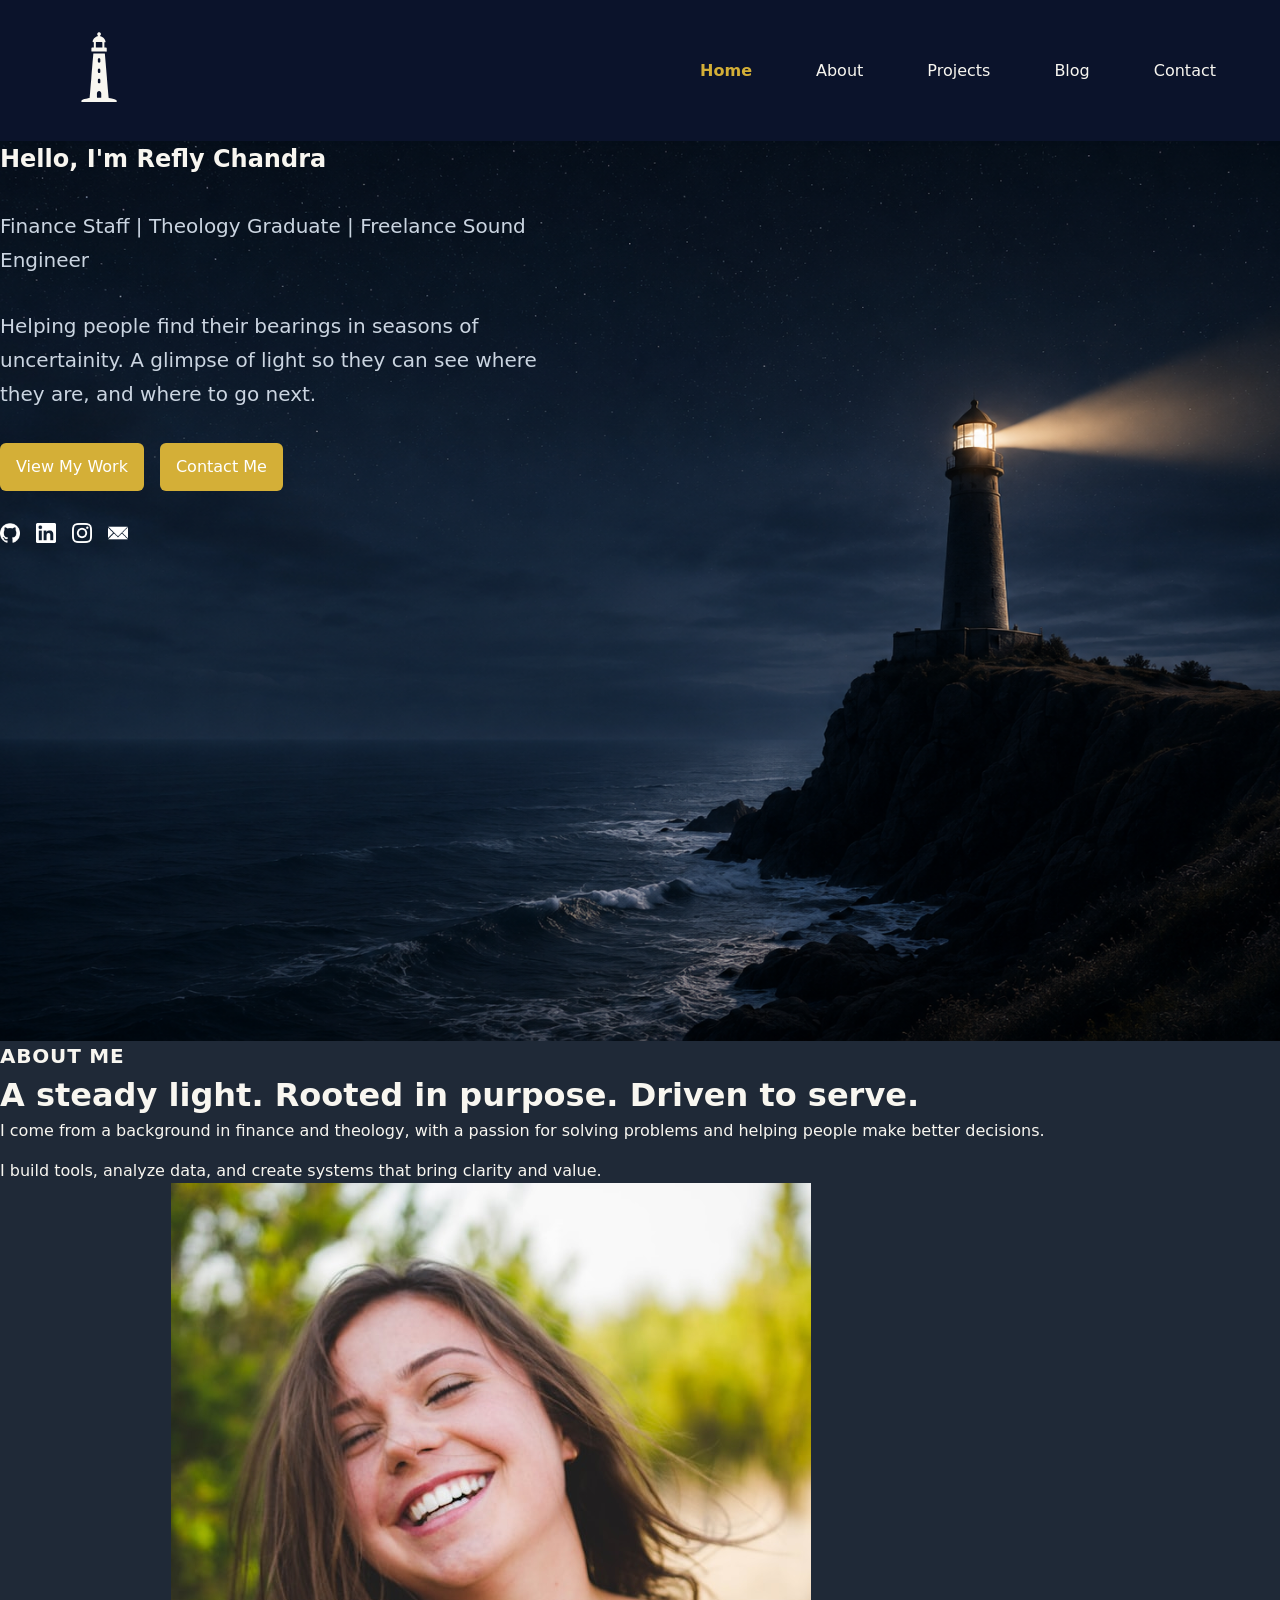
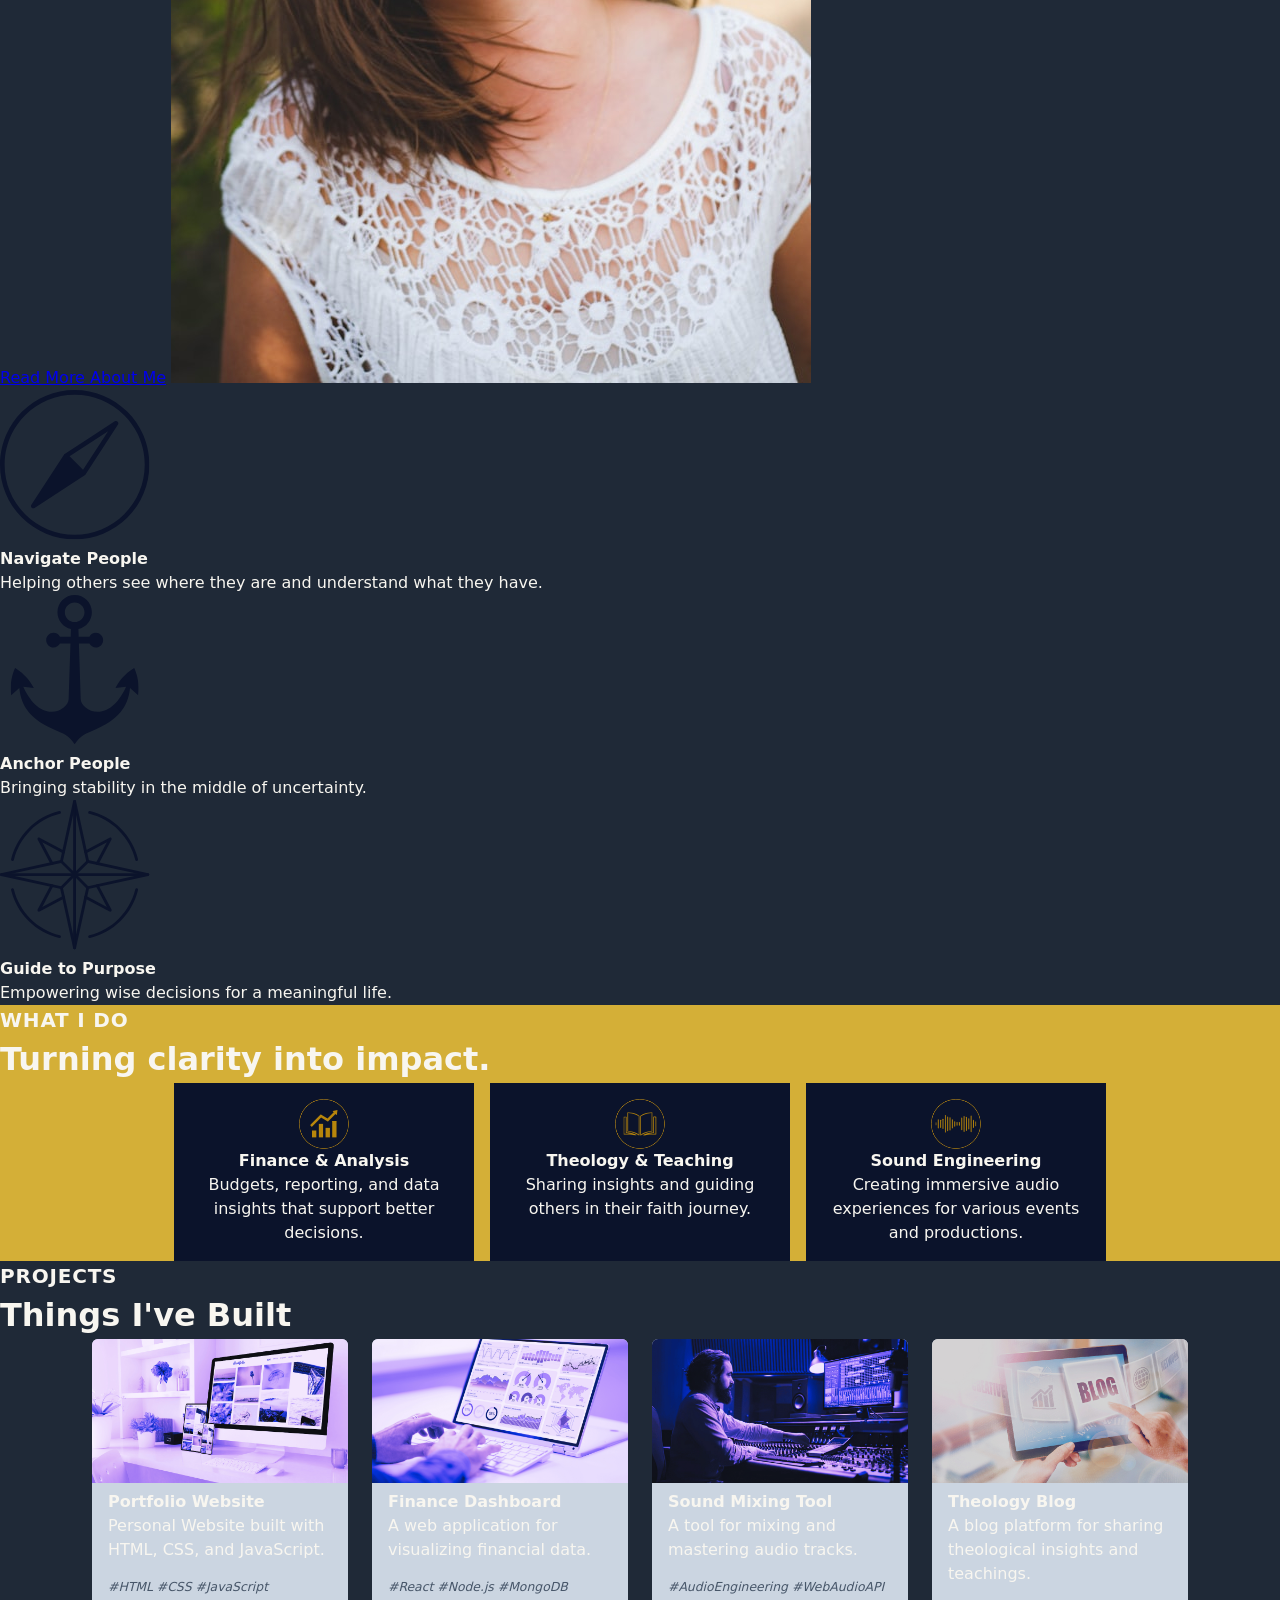
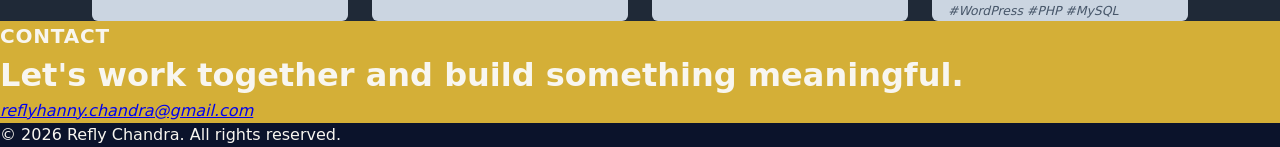
==== commit 8dc5100c: "Major update" ====
--- a/index.html
+++ b/index.html
@@ -68,17 +68,21 @@
             <p>I come from a background in finance and theology, with a passion for solving problems and helping people make better decisions.</p>
             <p>I build tools, analyze data, and create systems that bring clarity and value.</p>
             <a href="https://reflychandra.github.io/resume/" rel="noopener noreferrer">Read More About Me</a>
+            <img src="assets/images/about-center.jpg" alt="Refly Chandra" />
             <section class="about-characteristics">
                 <ul>
                     <li>
+                        <img src="assets/icons/about-1.svg" alt="Compass Icon" />
                         <h4>Navigate People</h4>
                         <p>Helping others see where they are and understand what they have.</p>
                     </li>
                     <li>
+                        <img src="assets/icons/about-2.svg" alt="Anchor Icon" />
                         <h4>Anchor People</h4>
                         <p>Bringing stability in the middle of uncertainty.</p>
                     </li>
                     <li>
+                        <img src="assets/icons/about-3.svg" alt="Guide Icon" />
                         <h4>Guide to Purpose</h4>
                         <p>Empowering wise decisions for a meaningful life.</p>
                     </li>
@@ -90,32 +94,25 @@
         <section id="experience">
             <h2>What I Do</h2>
             <h3>Turning clarity into impact.</h3>
-            <ul>
+            <ul class="experience-list">
                 <li>
-                    <img src="assets/icons/finance_icon.webp" alt="Finance Icon" />
+                    <img src="assets/icons/experience-1.svg" alt="Finance Icon" />
                     <div>
-                        <h3>Finance & Analysis</h3>
+                        <h4>Finance & Analysis</h4>
                         <p>Budgets, reporting, and data insights that support better decisions.</p>
                     </div>
                 </li>
                 <li>
-                    <img src="assets/icons/webdev_icon.webp" alt="Web Development Icon" />
+                    <img src="assets/icons/experience-3.svg" alt="Theology Icon" />
                     <div>
-                        <h3>Web Development</h3>
-                        <p>Building clean, responsive, and user-focused web applications.</p>
-                    </div>
-                </li>
-                <li>
-                    <img src="assets/icons/theology_icon.webp" alt="Theology Icon" />
-                    <div>
-                        <h3>Theology & Teaching</h3>
+                        <h4>Theology & Teaching</h4>
                         <p>Sharing insights and guiding others in their faith journey.</p>
                     </div>
                 </li>
                 <li>
-                    <img src="assets/icons/sound_icon.webp" alt="Sound Engineering Icon" />
+                    <img src="assets/icons/experience-4.svg" alt="Sound Engineering Icon" />
                     <div>
-                        <h3>Sound Engineering</h3>
+                        <h4>Sound Engineering</h4>
                         <p>Creating immersive audio experiences for various events and productions.</p>
                     </div>
                 </li>
@@ -126,34 +123,35 @@
             <h2>Projects</h2>
             <h3>Things I've Built</h3>
             
-            <article class="project">
-                <img src="assets/icons/portfolio_website.png" alt="Portfolio Website Image" />
-                <h3>Portfolio Website</h3>
-                <p>Personal Website built with HTML, CSS, and JavaScript.</p>
-                <p class="hashtag">#HTML #CSS #JavaScript</p>
-            </article>
+            <div class="projects-description">
+                <article class="project">
+                    <img src="assets/images/projects-1.png" alt="Portfolio Website Image" />
+                    <h4>Portfolio Website</h4>
+                    <p>Personal Website built with HTML, CSS, and JavaScript.</p>
+                    <p class="hashtag">#HTML #CSS #JavaScript</p>
+                </article>
 
-            <article class="project">
-                <img src="assets/icons/finance_dashboard.png" alt="Finance Dashboard Image" />
-                <h3>Finance Dashboard</h3>
-                <p>A web application for visualizing financial data.</p>
-                <p class="hashtag">#React #Node.js #MongoDB</p>
-            </article>
+                <article class="project">
+                    <img src="assets/images/projects-2.png" alt="Finance Dashboard Image" />
+                    <h4>Finance Dashboard</h4>
+                    <p>A web application for visualizing financial data.</p>
+                    <p class="hashtag">#React #Node.js #MongoDB</p>
+                </article>
 
-            <article class="project">
-                <img src="assets/icons/sound_mixing_tool.png" alt="Sound Mixing Tool Image" />  
-                <h3>Sound Mixing Tool</h3>
-                <p>A tool for mixing and mastering audio tracks.</p>
-                <p class="hashtag">#AudioEngineering #WebAudioAPI</p>
-            </article>
+                <article class="project">
+                    <img src="assets/images/projects-3.png" alt="Sound Mixing Tool Image" />  
+                    <h4>Sound Mixing Tool</h4>
+                    <p>A tool for mixing and mastering audio tracks.</p>
+                    <p class="hashtag">#AudioEngineering #WebAudioAPI</p>
+                </article>
 
-            <article class="project">
-                <img src="assets/icons/theology_blog.png" alt="Theology Blog Image" />
-                <h3>Theology Blog</h3>
-                <p>A blog platform for sharing theological insights and teachings.</p>
-                <p class="hashtag">#WordPress #PHP #MySQL</p>
-            </article>
-
+                <article class="project">
+                    <img src="assets/images/projects-4.png" alt="Theology Blog Image" />
+                    <h4>Theology Blog</h4>
+                    <p>A blog platform for sharing theological insights and teachings.</p>
+                    <p class="hashtag">#WordPress #PHP #MySQL</p>
+                </article>
+            </div>
         </section>
 
         <section id="contact">
--- a/css/style.css
+++ b/css/style.css
@@ -58,26 +58,26 @@
 	padding: calc(var(--gap) * 1.25);
 }*/
 
-/* Typography */
+/* Typography
 h1, h2, h3, h4, h5, h6 {
 	color: var(--neutral-color-four);
 	font-weight: 600;
 	margin-bottom: 0.5rem;
 	padding-top: 1rem;
-}
+} */
 
 p + p {
   margin-top: 1rem;
 }
 
-/* Utility classes */
+/* Utility classes
 .flex { display: flex; }
 .items-center { align-items: center; }
 .justify-between { justify-content: space-between; }
 .gap-sm { gap: 0.5rem; }
-.gap { gap: var(--gap); }
-
-/* Buttons */
+.gap { gap: var(--gap); }  */
+
+/* Buttons
 .btn {
 	display: inline-flex;
 	align-items: center;
@@ -92,6 +92,7 @@
 }
 .btn:active { transform: translateY(1px); }
 .btn.secondary { background: #e5e7eb; color: var(--fg); }
+*/
 
 /* Forms */
 /*input, textarea, select {
@@ -103,6 +104,17 @@
 	color: var(--fg);
 }
 */
+
+h2 {
+	text-transform: uppercase;
+	font-size: 1.25rem;
+	letter-spacing: 0.05rem;
+}
+
+h3 {
+	font-size: 2rem;
+}
+
 /* Navigation Style */
 nav {
 	display: flex;
@@ -191,20 +203,82 @@
 #experience {
 	background: var(--primary-color-three);
 	color: #f8f6f0;
+	display: flex;
+	flex-direction: column;
+}
+
+.experience-list {
+	display: flex;
+	flex-direction: row;
+	gap: 1rem;
+	justify-content: center;
+}
+
+#experience li {
+	list-style: none;
+	align-items: center;
+	background: var(--primary-color-one);
+	flex: 1 1 300px;
+	max-width: 300px;
+	justify-content: center;
+	text-align: center;
+	gap: 1rem;
+	padding: 1rem;
+	
+}
+
+#experience li img {
+	width: 50px;
+	height: 50px;
+	display: block;
+	margin: 0 auto;
+}
+
+#contact {
+	background: var(--primary-color-three);
+	color: #f8f6f0;
 }
 
 #projects {
 	background: var(--primary-color-two);
 	color: #f8f6f0;
-}
-
-#contact {
-	background: var(--primary-color-three);
-	color: #f8f6f0;
-}
-
-/* Simple responsive image */
-img { max-width: 100%; height: auto; display: block; }
+	display: flex;
+	flex-direction: column;
+	flex-wrap: wrap;
+	justify-content: center;
+}
+
+.projects-description {
+	display: flex;
+	flex-direction: row;
+	flex-wrap: wrap;
+	justify-content: center;
+	gap: 1.5rem;
+}
+
+.project {
+	background: var(--neutral-color-three);
+	border-radius: var(--radius);
+	max-width: 256px;
+	flex: 1 1 256px;
+}
+
+.project img {
+	max-width: 256px;
+	max-height: 144px;
+	border-top-left-radius: var(--radius);
+	border-top-right-radius: var(--radius);
+}
+
+.project h4, .project p, .project .hashtag {
+	padding: 0rem 1rem;
+}
+
+.hashtag {
+	color: var(--neutral-color-two);
+	font-size: 0.775rem;
+	font-style: italic;
+}
 
 /* Helpers */
 .sr-only {
